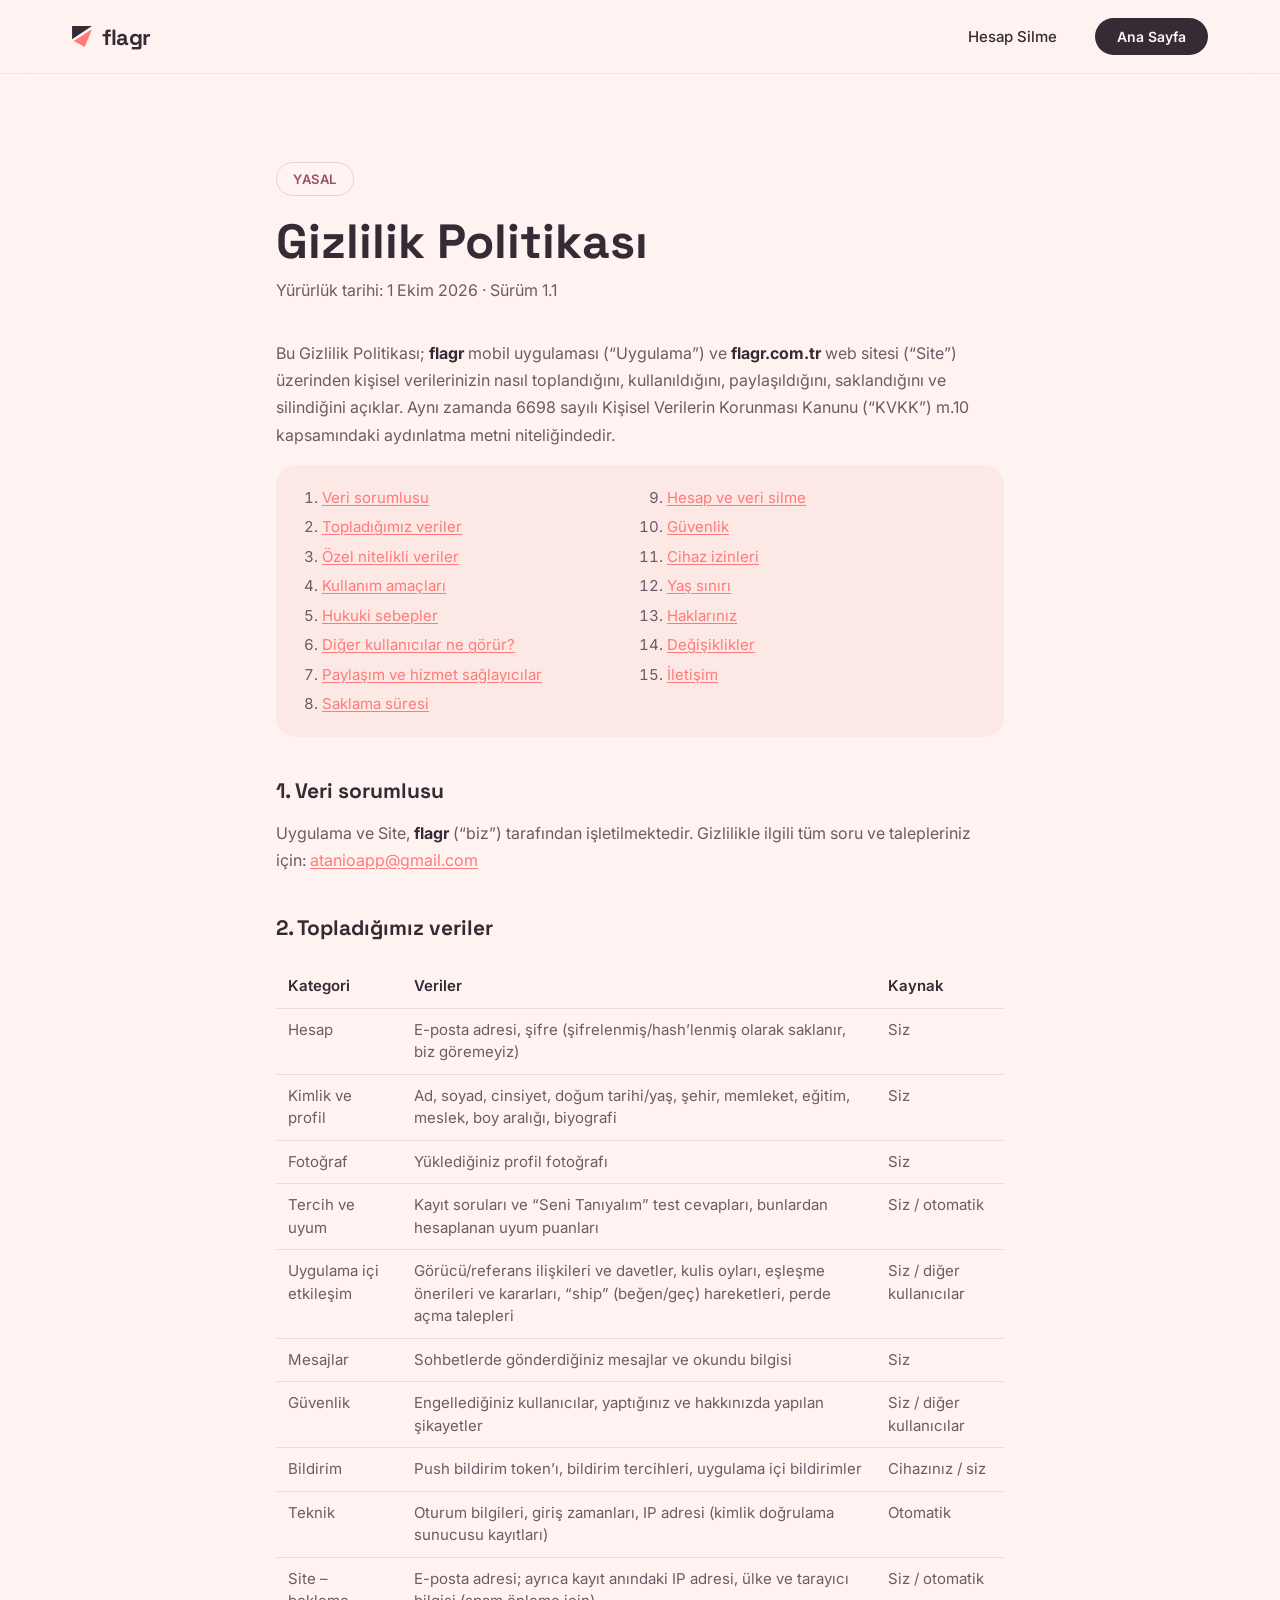
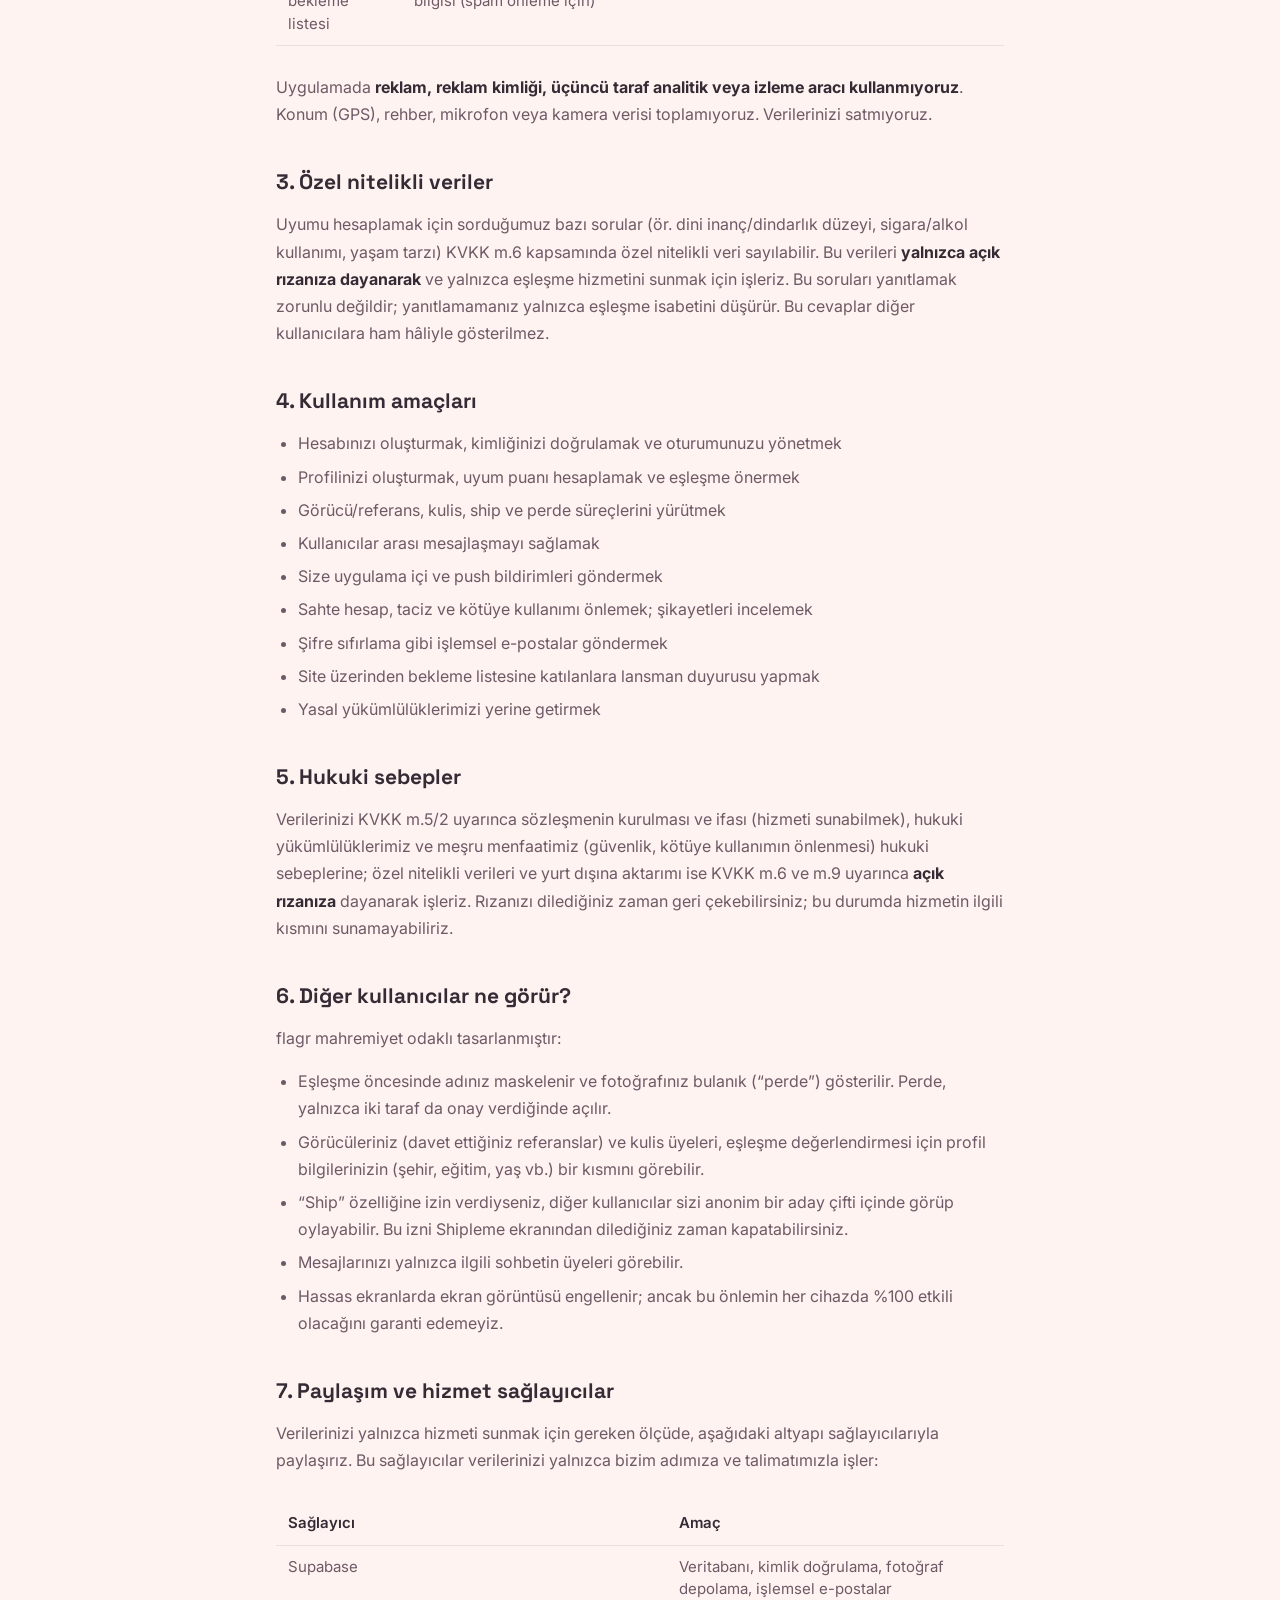
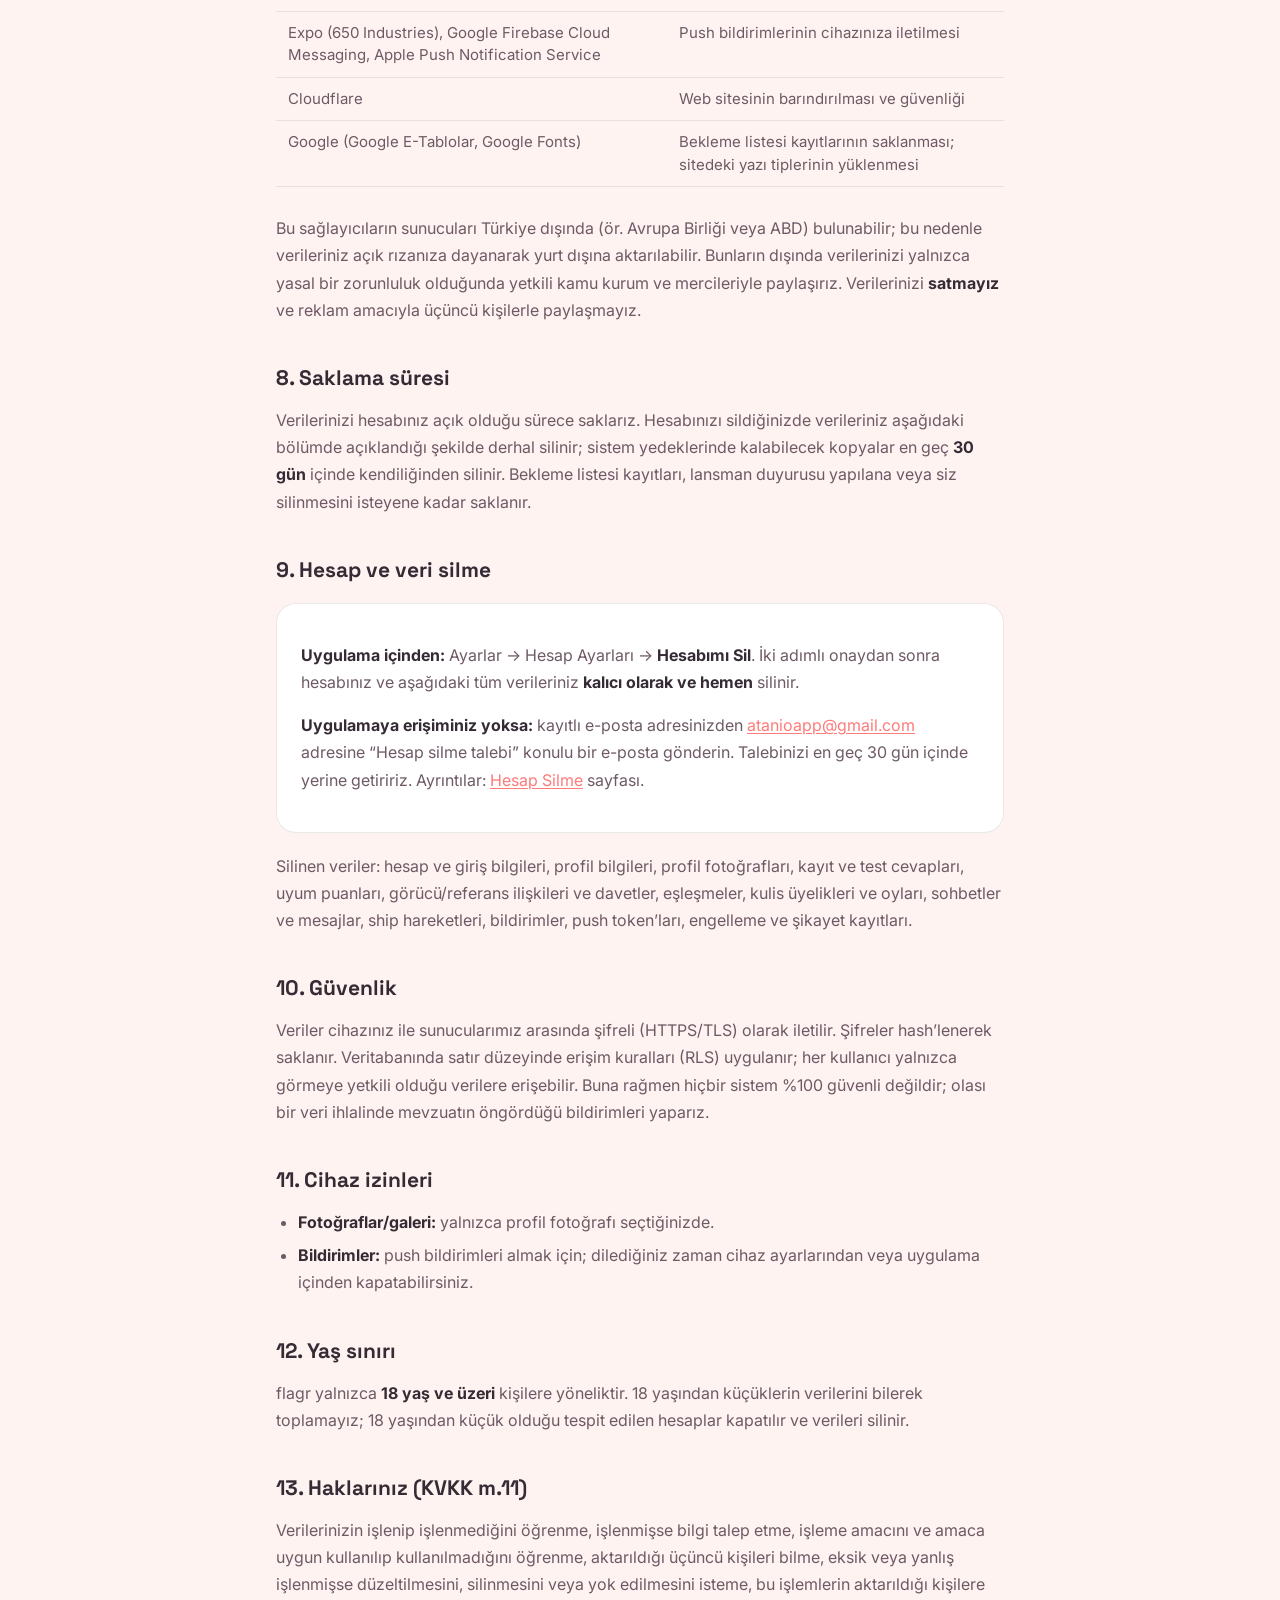
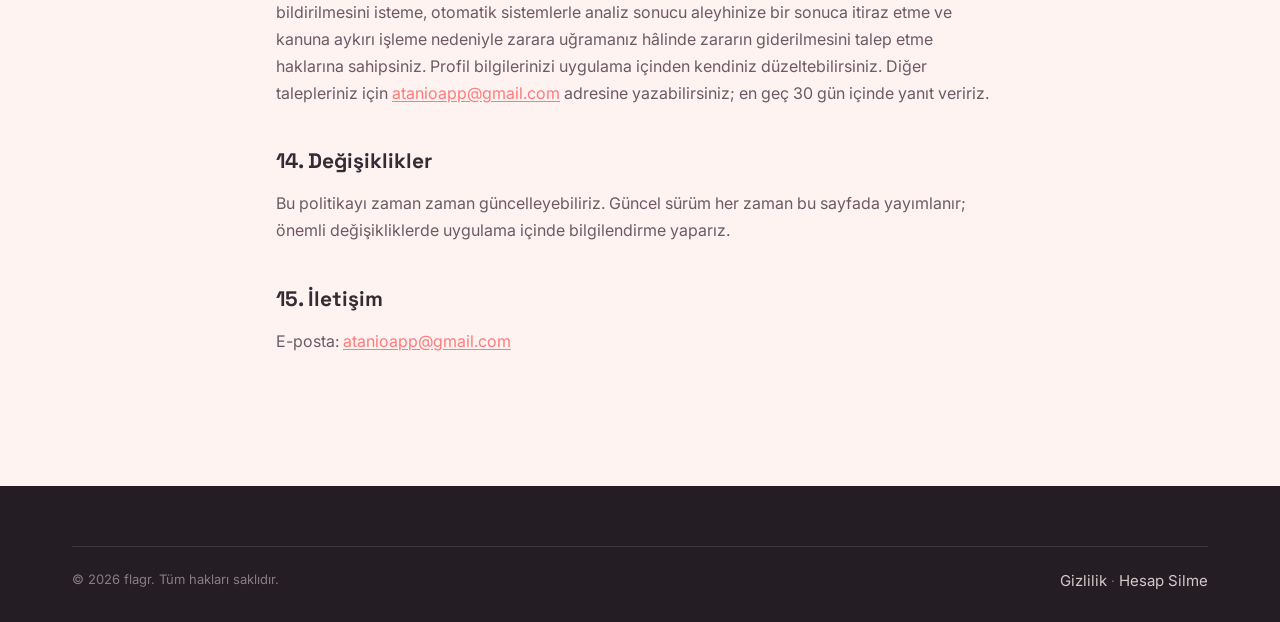
==== gizlilik.html @ e6256785 "Gizlilik politikasi ve hesap silme sayfalari + flagr.com.tr alan adi - gizlilik.html: Gizlilik Polit" ====
<!DOCTYPE html>
<html lang="tr">
<head>
  <meta charset="utf-8" />
  <meta name="viewport" content="width=device-width, initial-scale=1" />
  <title>Gizlilik Politikası — flagr</title>
  <meta name="description" content="flagr mobil uygulaması ve web sitesi için gizlilik politikası ve KVKK aydınlatma metni: hangi verileri topluyoruz, nasıl kullanıyoruz, kimlerle paylaşıyoruz ve verilerinizi nasıl silebilirsiniz." />
  <meta name="theme-color" content="#FFF3F1" />
  <link rel="canonical" href="https://flagr.com.tr/gizlilik" />
  <link rel="icon" href="favicon.svg" type="image/svg+xml" />
  <link rel="preconnect" href="https://fonts.googleapis.com" />
  <link rel="preconnect" href="https://fonts.gstatic.com" crossorigin />
  <link href="https://fonts.googleapis.com/css2?family=Space+Grotesk:wght@500;600;700&family=Inter:wght@400;500;600;700;800&display=swap" rel="stylesheet" />
  <link rel="stylesheet" href="assets/css/styles.css" />
</head>

<body>
  <nav class="nav">
    <a class="brand" href="./" aria-label="flagr ana sayfa">
      <svg class="brand__mark" width="20" height="21" viewBox="0 0 31.24 32.97" aria-hidden="true">
        <polygon points="0,0 31.24,0 0,20.82" fill="#352B35"></polygon>
        <polygon points="2.61,23.43 31.24,5.21 19.96,32.97" fill="#FF7A7A"></polygon>
      </svg>
      <span class="brand__name">flagr</span>
    </a>
    <div class="nav__links">
      <a class="nav__link" href="hesap-silme.html">Hesap Silme</a>
      <a class="nav__cta" href="./">Ana Sayfa</a>
    </div>
  </nav>

  <main class="legal">
    <div class="badge">YASAL</div>
    <h1 class="legal__title">Gizlilik Politikası</h1>
    <p class="legal__meta">Yürürlük tarihi: 1 Ekim 2026 · Sürüm 1.1</p>

    <p>Bu Gizlilik Politikası; <strong>flagr</strong> mobil uygulaması (“Uygulama”) ve <strong>flagr.com.tr</strong> web sitesi (“Site”) üzerinden kişisel verilerinizin nasıl toplandığını, kullanıldığını, paylaşıldığını, saklandığını ve silindiğini açıklar. Aynı zamanda 6698 sayılı Kişisel Verilerin Korunması Kanunu (“KVKK”) m.10 kapsamındaki aydınlatma metni niteliğindedir.</p>

    <nav class="legal__toc" aria-label="İçindekiler">
      <ol>
        <li><a href="#sorumlu">Veri sorumlusu</a></li>
        <li><a href="#veriler">Topladığımız veriler</a></li>
        <li><a href="#ozel">Özel nitelikli veriler</a></li>
        <li><a href="#amac">Kullanım amaçları</a></li>
        <li><a href="#hukuki">Hukuki sebepler</a></li>
        <li><a href="#gorunurluk">Diğer kullanıcılar ne görür?</a></li>
        <li><a href="#paylasim">Paylaşım ve hizmet sağlayıcılar</a></li>
        <li><a href="#saklama">Saklama süresi</a></li>
        <li><a href="#silme">Hesap ve veri silme</a></li>
        <li><a href="#guvenlik">Güvenlik</a></li>
        <li><a href="#izinler">Cihaz izinleri</a></li>
        <li><a href="#cocuk">Yaş sınırı</a></li>
        <li><a href="#haklar">Haklarınız</a></li>
        <li><a href="#degisiklik">Değişiklikler</a></li>
        <li><a href="#iletisim">İletişim</a></li>
      </ol>
    </nav>

    <h2 id="sorumlu">1. Veri sorumlusu</h2>
    <p>Uygulama ve Site, <strong>flagr</strong> (“biz”) tarafından işletilmektedir. Gizlilikle ilgili tüm soru ve talepleriniz için: <a href="mailto:atanioapp@gmail.com">atanioapp@gmail.com</a></p>

    <h2 id="veriler">2. Topladığımız veriler</h2>
    <div class="table-wrap">
      <table>
        <thead><tr><th>Kategori</th><th>Veriler</th><th>Kaynak</th></tr></thead>
        <tbody>
          <tr><td>Hesap</td><td>E-posta adresi, şifre (şifrelenmiş/hash’lenmiş olarak saklanır, biz göremeyiz)</td><td>Siz</td></tr>
          <tr><td>Kimlik ve profil</td><td>Ad, soyad, cinsiyet, doğum tarihi/yaş, şehir, memleket, eğitim, meslek, boy aralığı, biyografi</td><td>Siz</td></tr>
          <tr><td>Fotoğraf</td><td>Yüklediğiniz profil fotoğrafı</td><td>Siz</td></tr>
          <tr><td>Tercih ve uyum</td><td>Kayıt soruları ve “Seni Tanıyalım” test cevapları, bunlardan hesaplanan uyum puanları</td><td>Siz / otomatik</td></tr>
          <tr><td>Uygulama içi etkileşim</td><td>Görücü/referans ilişkileri ve davetler, kulis oyları, eşleşme önerileri ve kararları, “ship” (beğen/geç) hareketleri, perde açma talepleri</td><td>Siz / diğer kullanıcılar</td></tr>
          <tr><td>Mesajlar</td><td>Sohbetlerde gönderdiğiniz mesajlar ve okundu bilgisi</td><td>Siz</td></tr>
          <tr><td>Güvenlik</td><td>Engellediğiniz kullanıcılar, yaptığınız ve hakkınızda yapılan şikayetler</td><td>Siz / diğer kullanıcılar</td></tr>
          <tr><td>Bildirim</td><td>Push bildirim token’ı, bildirim tercihleri, uygulama içi bildirimler</td><td>Cihazınız / siz</td></tr>
          <tr><td>Teknik</td><td>Oturum bilgileri, giriş zamanları, IP adresi (kimlik doğrulama sunucusu kayıtları)</td><td>Otomatik</td></tr>
          <tr><td>Site – bekleme listesi</td><td>E-posta adresi; ayrıca kayıt anındaki IP adresi, ülke ve tarayıcı bilgisi (spam önleme için)</td><td>Siz / otomatik</td></tr>
        </tbody>
      </table>
    </div>
    <p>Uygulamada <strong>reklam, reklam kimliği, üçüncü taraf analitik veya izleme aracı kullanmıyoruz</strong>. Konum (GPS), rehber, mikrofon veya kamera verisi toplamıyoruz. Verilerinizi satmıyoruz.</p>

    <h2 id="ozel">3. Özel nitelikli veriler</h2>
    <p>Uyumu hesaplamak için sorduğumuz bazı sorular (ör. dini inanç/dindarlık düzeyi, sigara/alkol kullanımı, yaşam tarzı) KVKK m.6 kapsamında özel nitelikli veri sayılabilir. Bu verileri <strong>yalnızca açık rızanıza dayanarak</strong> ve yalnızca eşleşme hizmetini sunmak için işleriz. Bu soruları yanıtlamak zorunlu değildir; yanıtlamamanız yalnızca eşleşme isabetini düşürür. Bu cevaplar diğer kullanıcılara ham hâliyle gösterilmez.</p>

    <h2 id="amac">4. Kullanım amaçları</h2>
    <ul>
      <li>Hesabınızı oluşturmak, kimliğinizi doğrulamak ve oturumunuzu yönetmek</li>
      <li>Profilinizi oluşturmak, uyum puanı hesaplamak ve eşleşme önermek</li>
      <li>Görücü/referans, kulis, ship ve perde süreçlerini yürütmek</li>
      <li>Kullanıcılar arası mesajlaşmayı sağlamak</li>
      <li>Size uygulama içi ve push bildirimleri göndermek</li>
      <li>Sahte hesap, taciz ve kötüye kullanımı önlemek; şikayetleri incelemek</li>
      <li>Şifre sıfırlama gibi işlemsel e-postalar göndermek</li>
      <li>Site üzerinden bekleme listesine katılanlara lansman duyurusu yapmak</li>
      <li>Yasal yükümlülüklerimizi yerine getirmek</li>
    </ul>

    <h2 id="hukuki">5. Hukuki sebepler</h2>
    <p>Verilerinizi KVKK m.5/2 uyarınca sözleşmenin kurulması ve ifası (hizmeti sunabilmek), hukuki yükümlülüklerimiz ve meşru menfaatimiz (güvenlik, kötüye kullanımın önlenmesi) hukuki sebeplerine; özel nitelikli verileri ve yurt dışına aktarımı ise KVKK m.6 ve m.9 uyarınca <strong>açık rızanıza</strong> dayanarak işleriz. Rızanızı dilediğiniz zaman geri çekebilirsiniz; bu durumda hizmetin ilgili kısmını sunamayabiliriz.</p>

    <h2 id="gorunurluk">6. Diğer kullanıcılar ne görür?</h2>
    <p>flagr mahremiyet odaklı tasarlanmıştır:</p>
    <ul>
      <li>Eşleşme öncesinde adınız maskelenir ve fotoğrafınız bulanık (“perde”) gösterilir. Perde, yalnızca iki taraf da onay verdiğinde açılır.</li>
      <li>Görücüleriniz (davet ettiğiniz referanslar) ve kulis üyeleri, eşleşme değerlendirmesi için profil bilgilerinizin (şehir, eğitim, yaş vb.) bir kısmını görebilir.</li>
      <li>“Ship” özelliğine izin verdiyseniz, diğer kullanıcılar sizi anonim bir aday çifti içinde görüp oylayabilir. Bu izni Shipleme ekranından dilediğiniz zaman kapatabilirsiniz.</li>
      <li>Mesajlarınızı yalnızca ilgili sohbetin üyeleri görebilir.</li>
      <li>Hassas ekranlarda ekran görüntüsü engellenir; ancak bu önlemin her cihazda %100 etkili olacağını garanti edemeyiz.</li>
    </ul>

    <h2 id="paylasim">7. Paylaşım ve hizmet sağlayıcılar</h2>
    <p>Verilerinizi yalnızca hizmeti sunmak için gereken ölçüde, aşağıdaki altyapı sağlayıcılarıyla paylaşırız. Bu sağlayıcılar verilerinizi yalnızca bizim adımıza ve talimatımızla işler:</p>
    <div class="table-wrap">
      <table>
        <thead><tr><th>Sağlayıcı</th><th>Amaç</th></tr></thead>
        <tbody>
          <tr><td>Supabase</td><td>Veritabanı, kimlik doğrulama, fotoğraf depolama, işlemsel e-postalar</td></tr>
          <tr><td>Expo (650 Industries), Google Firebase Cloud Messaging, Apple Push Notification Service</td><td>Push bildirimlerinin cihazınıza iletilmesi</td></tr>
          <tr><td>Cloudflare</td><td>Web sitesinin barındırılması ve güvenliği</td></tr>
          <tr><td>Google (Google E-Tablolar, Google Fonts)</td><td>Bekleme listesi kayıtlarının saklanması; sitedeki yazı tiplerinin yüklenmesi</td></tr>
        </tbody>
      </table>
    </div>
    <p>Bu sağlayıcıların sunucuları Türkiye dışında (ör. Avrupa Birliği veya ABD) bulunabilir; bu nedenle verileriniz açık rızanıza dayanarak yurt dışına aktarılabilir. Bunların dışında verilerinizi yalnızca yasal bir zorunluluk olduğunda yetkili kamu kurum ve mercileriyle paylaşırız. Verilerinizi <strong>satmayız</strong> ve reklam amacıyla üçüncü kişilerle paylaşmayız.</p>

    <h2 id="saklama">8. Saklama süresi</h2>
    <p>Verilerinizi hesabınız açık olduğu sürece saklarız. Hesabınızı sildiğinizde verileriniz aşağıdaki bölümde açıklandığı şekilde derhal silinir; sistem yedeklerinde kalabilecek kopyalar en geç <strong>30 gün</strong> içinde kendiliğinden silinir. Bekleme listesi kayıtları, lansman duyurusu yapılana veya siz silinmesini isteyene kadar saklanır.</p>

    <h2 id="silme">9. Hesap ve veri silme</h2>
    <div class="legal__box">
      <p><strong>Uygulama içinden:</strong> Ayarlar → Hesap Ayarları → <strong>Hesabımı Sil</strong>. İki adımlı onaydan sonra hesabınız ve aşağıdaki tüm verileriniz <strong>kalıcı olarak ve hemen</strong> silinir.</p>
      <p><strong>Uygulamaya erişiminiz yoksa:</strong> kayıtlı e-posta adresinizden <a href="mailto:atanioapp@gmail.com?subject=Hesap%20silme%20talebi">atanioapp@gmail.com</a> adresine “Hesap silme talebi” konulu bir e-posta gönderin. Talebinizi en geç 30 gün içinde yerine getiririz. Ayrıntılar: <a href="hesap-silme.html">Hesap Silme</a> sayfası.</p>
    </div>
    <p>Silinen veriler: hesap ve giriş bilgileri, profil bilgileri, profil fotoğrafları, kayıt ve test cevapları, uyum puanları, görücü/referans ilişkileri ve davetler, eşleşmeler, kulis üyelikleri ve oyları, sohbetler ve mesajlar, ship hareketleri, bildirimler, push token’ları, engelleme ve şikayet kayıtları.</p>

    <h2 id="guvenlik">10. Güvenlik</h2>
    <p>Veriler cihazınız ile sunucularımız arasında şifreli (HTTPS/TLS) olarak iletilir. Şifreler hash’lenerek saklanır. Veritabanında satır düzeyinde erişim kuralları (RLS) uygulanır; her kullanıcı yalnızca görmeye yetkili olduğu verilere erişebilir. Buna rağmen hiçbir sistem %100 güvenli değildir; olası bir veri ihlalinde mevzuatın öngördüğü bildirimleri yaparız.</p>

    <h2 id="izinler">11. Cihaz izinleri</h2>
    <ul>
      <li><strong>Fotoğraflar/galeri:</strong> yalnızca profil fotoğrafı seçtiğinizde.</li>
      <li><strong>Bildirimler:</strong> push bildirimleri almak için; dilediğiniz zaman cihaz ayarlarından veya uygulama içinden kapatabilirsiniz.</li>
    </ul>

    <h2 id="cocuk">12. Yaş sınırı</h2>
    <p>flagr yalnızca <strong>18 yaş ve üzeri</strong> kişilere yöneliktir. 18 yaşından küçüklerin verilerini bilerek toplamayız; 18 yaşından küçük olduğu tespit edilen hesaplar kapatılır ve verileri silinir.</p>

    <h2 id="haklar">13. Haklarınız (KVKK m.11)</h2>
    <p>Verilerinizin işlenip işlenmediğini öğrenme, işlenmişse bilgi talep etme, işleme amacını ve amaca uygun kullanılıp kullanılmadığını öğrenme, aktarıldığı üçüncü kişileri bilme, eksik veya yanlış işlenmişse düzeltilmesini, silinmesini veya yok edilmesini isteme, bu işlemlerin aktarıldığı kişilere bildirilmesini isteme, otomatik sistemlerle analiz sonucu aleyhinize bir sonuca itiraz etme ve kanuna aykırı işleme nedeniyle zarara uğramanız hâlinde zararın giderilmesini talep etme haklarına sahipsiniz. Profil bilgilerinizi uygulama içinden kendiniz düzeltebilirsiniz. Diğer talepleriniz için <a href="mailto:atanioapp@gmail.com">atanioapp@gmail.com</a> adresine yazabilirsiniz; en geç 30 gün içinde yanıt veririz.</p>

    <h2 id="degisiklik">14. Değişiklikler</h2>
    <p>Bu politikayı zaman zaman güncelleyebiliriz. Güncel sürüm her zaman bu sayfada yayımlanır; önemli değişikliklerde uygulama içinde bilgilendirme yaparız.</p>

    <h2 id="iletisim">15. İletişim</h2>
    <p>E-posta: <a href="mailto:atanioapp@gmail.com">atanioapp@gmail.com</a></p>
  </main>

  <footer class="footer">
    <div class="footer__bottom">
      <span>© <span data-year>2026</span> flagr. Tüm hakları saklıdır.</span>
      <span><a class="footer__link" href="gizlilik.html">Gizlilik</a> · <a class="footer__link" href="hesap-silme.html">Hesap Silme</a></span>
    </div>
  </footer>

  <script src="assets/js/main.js" defer></script>
</body>
</html>
---- assets/css/styles.css ----
/* =========================================================
   flagr — Tanıtım Sitesi
   Design tokens → base → components → responsive
   ========================================================= */

/* ---------- Design tokens ---------- */
:root {
  --cream:        #FFF3F1;
  --cream-alt:    #FCE9E5;
  --ink:          #352B35;
  --ink-deep:     #241D24;
  --coral:        #FF7A7A;
  --peach:        #FFC09F;
  --plum:         #9B4D68;
  --muted:        #6E5A66;
  --muted-soft:   #A896A2;
  --success:      #2BB673;

  --font-head: 'Space Grotesk', sans-serif;
  --font-body: 'Inter', sans-serif;

  --radius-pill: 999px;
  --section-x: clamp(24px, 6vw, 72px);
  --section-y: clamp(90px, 10vw, 140px);
  --maxw: 1200px;
}

/* ---------- Reset / base ---------- */
*, *::before, *::after { box-sizing: border-box; }

html { scroll-behavior: smooth; }

body {
  margin: 0;
  font-family: var(--font-body);
  background: var(--cream);
  color: var(--ink);
  overflow-x: hidden;
  position: relative;
  -webkit-font-smoothing: antialiased;
}

img, svg { display: block; max-width: 100%; }

a { color: var(--coral); text-decoration: none; }
a:hover { color: var(--plum); }

::selection { background: var(--coral); color: var(--ink); }
input::placeholder { color: var(--muted-soft); }

.sr-only {
  position: absolute; width: 1px; height: 1px;
  padding: 0; margin: -1px; overflow: hidden;
  clip: rect(0, 0, 0, 0); white-space: nowrap; border: 0;
}

.accent { color: var(--coral); }

/* ---------- Shared badge ---------- */
.badge {
  display: inline-block;
  padding: 8px 16px;
  border-radius: var(--radius-pill);
  border: 1px solid rgba(53, 43, 53, 0.15);
  font-size: 13px;
  font-weight: 600;
  letter-spacing: 0.5px;
  color: var(--plum);
}
.badge--onDark {
  border-color: rgba(255, 243, 241, 0.2);
  color: var(--peach);
}

/* ---------- Buttons ---------- */
.btn {
  border: none;
  cursor: pointer;
  border-radius: var(--radius-pill);
  font-family: var(--font-body);
  font-weight: 700;
  font-size: 16px;
  padding: 16px 28px;
  transition: background 0.2s ease, color 0.2s ease;
}
.btn--dark  { background: var(--ink); color: var(--cream); }
.btn--dark:hover  { background: var(--coral); color: var(--ink); }
.btn--coral { background: var(--coral); color: var(--ink); }
.btn--coral:hover { background: var(--peach); }

/* ---------- Nav ---------- */
.nav {
  position: sticky;
  top: 0;
  z-index: 50;
  display: flex;
  justify-content: space-between;
  align-items: center;
  padding: 18px var(--section-x);
  background: rgba(255, 243, 241, 0.86);
  backdrop-filter: blur(14px);
  -webkit-backdrop-filter: blur(14px);
  border-bottom: 1px solid rgba(53, 43, 53, 0.08);
}
.brand { display: flex; align-items: center; gap: 10px; }
.brand__name {
  font-family: var(--font-head);
  font-weight: 700;
  font-size: 22px;
  letter-spacing: -0.5px;
  color: var(--ink);
}
.brand__name--light { color: var(--cream); }

.nav__links { display: flex; align-items: center; gap: clamp(16px, 3vw, 40px); }
.nav__link {
  color: var(--ink);
  font-weight: 500;
  font-size: 15px;
}
.nav__link:hover { color: var(--coral); }
.nav__link--desktop { display: none; }
.nav__cta {
  background: var(--ink);
  color: var(--cream);
  padding: 10px 22px;
  border-radius: var(--radius-pill);
  font-weight: 600;
  font-size: 14px;
  transition: background 0.2s ease, color 0.2s ease;
}
.nav__cta:hover { background: var(--coral); color: var(--ink); }

/* ---------- Hero ---------- */
.hero {
  position: relative;
  padding: clamp(56px, 9vw, 120px) var(--section-x) clamp(80px, 8vw, 110px);
  display: grid;
  grid-template-columns: 1.3fr 0.8fr;
  gap: 40px;
  align-items: center;
  max-width: var(--maxw);
  margin: 0 auto;
}
.hero__title {
  font-family: var(--font-head);
  font-size: clamp(44px, 6.5vw, 100px);
  font-weight: 700;
  line-height: 0.98;
  letter-spacing: -2px;
  margin: 24px 0 20px;
  text-wrap: pretty;
}
.hero__lead {
  font-size: clamp(16px, 1.6vw, 19px);
  color: var(--muted);
  max-width: 520px;
  line-height: 1.6;
  margin: 0;
}

.hero__art {
  position: relative;
  height: clamp(300px, 36vw, 480px);
}
.hero__blob {
  position: absolute;
  top: 8%; left: 12%;
  width: 70%;
  aspect-ratio: 1;
  border-radius: 50%;
  background: var(--peach);
  opacity: 0.55;
  filter: blur(2px);
}
.hero__flag { position: absolute; }
.hero__flag--big {
  top: 20%; left: 22%;
  width: clamp(180px, 22vw, 300px);
  animation: floatSlow 7s ease-in-out infinite;
}
.hero__flag--small {
  bottom: 4%; right: 4%;
  width: 90px;
  animation: floatSlow2 8s ease-in-out infinite;
}

/* ---------- Waitlist form ---------- */
.waitlist {
  display: flex;
  gap: 12px;
  flex-wrap: wrap;
  margin-top: 32px;
  scroll-margin-top: 110px;
}
.waitlist--center { justify-content: center; margin-top: 0; }
.waitlist__input {
  padding: 16px 20px;
  border-radius: var(--radius-pill);
  border: 1px solid rgba(53, 43, 53, 0.15);
  font-size: 16px;
  font-family: var(--font-body);
  min-width: 260px;
  background: #fff;
  flex: 1;
  color: var(--ink);
}
.waitlist__input--light {
  border: none;
  background: var(--cream);
  min-width: 280px;
  flex: 0 1 auto;
}
.waitlist__input:focus-visible {
  outline: 2px solid var(--coral);
  outline-offset: 2px;
}
.waitlist__success {
  margin: 16px 0 0;
  font-weight: 600;
  color: var(--success);
}
.waitlist__success--onDark { color: var(--peach); }
.waitlist__error {
  margin: 16px 0 0;
  font-weight: 600;
  color: var(--coral);
}
.waitlist__error--onDark { color: var(--peach); }
.waitlist__note {
  margin: 12px 0 0;
  font-size: 13px;
  color: var(--muted-soft);
}

/* honeypot — ekranda ve okuyucuda görünmez, DOM'da var */
.hp {
  position: absolute !important;
  left: -9999px !important;
  width: 1px;
  height: 1px;
  opacity: 0;
  pointer-events: none;
}

/* ---------- Marquee ---------- */
.marquee {
  background: var(--coral);
  transform: skewY(-3deg);
  margin: -30px 0 -10px;
  overflow: hidden;
  padding: 20px 0;
  position: relative;
  z-index: 2;
}
.marquee__track {
  display: flex;
  gap: 40px;
  width: max-content;
  transform: skewY(3deg);
  animation: marquee 24s linear infinite;
}
.marquee__item {
  display: flex;
  align-items: center;
  gap: 40px;
  font-family: var(--font-head);
  font-weight: 700;
  font-size: clamp(20px, 2.4vw, 30px);
  letter-spacing: 1px;
  color: var(--ink);
  text-transform: uppercase;
  white-space: nowrap;
}
.marquee__item svg { width: 12px; height: 13px; }

/* ---------- Generic section ---------- */
.section {
  padding: var(--section-y) var(--section-x);
  position: relative;
  z-index: 1;
  max-width: var(--maxw);
  margin: 0 auto;
  scroll-margin-top: 90px;
}
.section--dark {
  background: var(--ink);
  color: var(--cream);
  max-width: none;
  margin: 0;
}
.section--faq {
  background: var(--cream-alt);
  max-width: none;
  margin: 0;
}
/* keep inner content of full-bleed sections constrained */
.section--dark > *, .section--faq > * { max-width: var(--maxw); margin-left: auto; margin-right: auto; }

.section__title {
  font-family: var(--font-head);
  font-size: clamp(34px, 4.5vw, 60px);
  font-weight: 700;
  letter-spacing: -1.5px;
  margin: 16px 0 48px;
  max-width: 700px;
}
.section__title--light { color: var(--cream); }

/* ---------- Steps ---------- */
.steps {
  display: grid;
  grid-template-columns: repeat(auto-fit, minmax(240px, 1fr));
  gap: 48px;
}
.step { border-top: 2px solid rgba(53, 43, 53, 0.15); padding-top: 24px; }
.step__num {
  display: block;
  font-family: var(--font-head);
  font-size: 68px;
  font-weight: 700;
  color: transparent;
  -webkit-text-stroke: 2px var(--coral);
  margin-bottom: 16px;
}
.step__title {
  font-family: var(--font-head);
  font-size: 23px;
  font-weight: 700;
  margin: 0 0 12px;
}
.step__desc { color: var(--muted); line-height: 1.6; font-size: 16px; margin: 0; }

/* ---------- Features ---------- */
.features {
  display: grid;
  grid-template-columns: repeat(auto-fit, minmax(280px, 1fr));
  gap: 1px;
  background: rgba(255, 255, 255, 0.12);
  border: 1px solid rgba(255, 255, 255, 0.12);
}
.feature {
  background: var(--ink);
  padding: 40px;
  transition: background 0.2s ease;
}
.feature:hover { background: rgba(255, 122, 122, 0.1); }
.feature__mark { margin-bottom: 18px; }
.feature__title {
  font-family: var(--font-head);
  color: var(--peach);
  font-size: 22px;
  font-weight: 700;
  margin: 0 0 10px;
}
.feature__desc { color: rgba(255, 243, 241, 0.72); line-height: 1.6; margin: 0; font-size: 15.5px; }

/* ---------- Compare ---------- */
.compare {
  display: grid;
  grid-template-columns: repeat(auto-fit, minmax(300px, 1fr));
  gap: clamp(32px, 5vw, 64px);
}
.compare__head {
  font-family: var(--font-head);
  font-size: 18px;
  font-weight: 700;
  letter-spacing: 0.5px;
  text-transform: uppercase;
  margin: 0 0 24px;
}
.compare__head--old { color: var(--muted-soft); }
.compare__head--new { color: var(--coral); }
.compare__row {
  display: flex;
  gap: 14px;
  align-items: flex-start;
  padding-bottom: 22px;
  margin-bottom: 22px;
  border-bottom: 1px solid rgba(53, 43, 53, 0.1);
}
.compare__mark { font-size: 20px; font-weight: 700; width: 22px; flex-shrink: 0; }
.compare__mark--old { color: var(--muted-soft); }
.compare__mark--new { color: var(--coral); }
.compare__text { margin: 0; font-size: 16px; line-height: 1.5; }
.compare__text--old { color: var(--muted); }
.compare__text--new { color: var(--ink); font-weight: 600; }

/* ---------- FAQ ---------- */
.faq { max-width: 760px; margin-left: 0; }
.faq__item { border-bottom: 1px solid rgba(53, 43, 53, 0.15); }
.faq__q {
  width: 100%;
  display: flex;
  justify-content: space-between;
  align-items: center;
  gap: 20px;
  padding: 24px 0;
  background: none;
  border: none;
  cursor: pointer;
  text-align: left;
  font-family: var(--font-head);
  font-size: 19px;
  font-weight: 600;
  color: var(--ink);
}
/* plus / minus icon */
.faq__icon {
  position: relative;
  width: 22px;
  height: 22px;
  flex-shrink: 0;
}
.faq__icon::before,
.faq__icon::after {
  content: "";
  position: absolute;
  background: var(--ink);
  transition: opacity 0.2s ease;
}
.faq__icon::before { top: 10px; left: 0; width: 22px; height: 2px; }   /* horizontal */
.faq__icon::after  { top: 0; left: 10px; width: 2px; height: 22px; }   /* vertical   */
.faq__q[aria-expanded="true"] .faq__icon::after { opacity: 0; }        /* becomes minus */

.faq__a {
  overflow: hidden;
  max-height: 0;
  transition: max-height 0.3s ease;
}
.faq__a p {
  margin: 0 0 24px;
  color: var(--muted);
  line-height: 1.6;
  font-size: 16px;
  max-width: 640px;
}
.faq__q[aria-expanded="true"] + .faq__a { max-height: 320px; }

/* ---------- Final CTA ---------- */
.cta {
  background: var(--ink);
  color: var(--cream);
  padding: clamp(100px, 12vw, 160px) var(--section-x);
  text-align: center;
}
.cta__title {
  font-family: var(--font-head);
  font-size: clamp(36px, 5.5vw, 72px);
  font-weight: 700;
  letter-spacing: -1.5px;
  margin: 0 0 20px;
  color: var(--cream);
}
.cta__lead {
  color: rgba(255, 243, 241, 0.7);
  font-size: 18px;
  max-width: 480px;
  margin: 0 auto 36px;
}

/* ---------- Footer ---------- */
.footer {
  background: var(--ink-deep);
  color: rgba(255, 243, 241, 0.8);
  padding: 60px var(--section-x) 32px;
}
.footer__top {
  display: flex;
  justify-content: space-between;
  flex-wrap: wrap;
  gap: 40px;
  padding-bottom: 40px;
  max-width: var(--maxw);
  margin: 0 auto;
}
.footer__brand { max-width: 320px; }
.footer__brand .brand { margin-bottom: 16px; }
.footer__desc {
  font-size: 14px;
  line-height: 1.6;
  margin: 0;
  color: rgba(255, 243, 241, 0.55);
}
.footer__cols { display: flex; gap: 64px; flex-wrap: wrap; }
.footer__heading {
  font-size: 13px;
  letter-spacing: 0.5px;
  text-transform: uppercase;
  color: rgba(255, 243, 241, 0.45);
  margin: 0 0 16px;
}
.footer__col { display: flex; flex-direction: column; }
.footer__link {
  color: rgba(255, 243, 241, 0.8);
  font-size: 15px;
  margin-bottom: 10px;
}
.footer__link:hover { color: var(--coral); }
.footer__social { display: flex; gap: 12px; }
.footer__social-link {
  width: 38px; height: 38px;
  border-radius: 50%;
  border: 1px solid rgba(255, 243, 241, 0.25);
  display: flex; align-items: center; justify-content: center;
  font-size: 13px; font-weight: 600;
  color: var(--cream);
  transition: border-color 0.2s ease, color 0.2s ease;
}
.footer__social-link:hover { border-color: var(--coral); color: var(--coral); }
.footer__bottom {
  border-top: 1px solid rgba(255, 243, 241, 0.12);
  padding-top: 24px;
  display: flex;
  justify-content: space-between;
  flex-wrap: wrap;
  gap: 12px;
  max-width: var(--maxw);
  margin: 0 auto;
}
.footer__bottom span { font-size: 13px; color: rgba(255, 243, 241, 0.45); }

/* ---------- Keyframes ---------- */
@keyframes marquee {
  from { transform: translateX(0) skewY(3deg); }
  to   { transform: translateX(-50%) skewY(3deg); }
}
@keyframes floatSlow {
  0%, 100% { transform: translateY(0) rotate(-6deg); }
  50%      { transform: translateY(-20px) rotate(-2deg); }
}
@keyframes floatSlow2 {
  0%, 100% { transform: translateY(0) rotate(14deg); }
  50%      { transform: translateY(14px) rotate(18deg); }
}

/* ---------- Responsive ---------- */
@media (min-width: 900px) {
  .nav__link--desktop { display: inline; }
}
@media (max-width: 860px) {
  .hero {
    grid-template-columns: 1fr;
    gap: 24px;
  }
  .hero__art { height: clamp(240px, 60vw, 360px); order: -1; }
}
@media (max-width: 560px) {
  .waitlist__input { min-width: 100%; }
  .btn { width: 100%; }
  .footer__top { flex-direction: column; gap: 32px; }
}

/* ---------- Reduced motion ---------- */
@media (prefers-reduced-motion: reduce) {
  html { scroll-behavior: auto; }
  .marquee__track,
  .hero__flag--big,
  .hero__flag--small { animation: none; }
  .faq__a { transition: none; }
}

/* ---------- Yasal sayfalar (gizlilik, hesap silme) ---------- */
.legal {
  max-width: 760px;
  margin: 0 auto;
  padding: clamp(48px, 7vw, 88px) 16px clamp(72px, 9vw, 120px);
}
.legal__title {
  font-family: var(--font-head);
  font-size: clamp(32px, 5vw, 48px);
  line-height: 1.1;
  margin: 20px 0 8px;
  color: var(--ink);
}
.legal__meta { font-size: 14px; color: var(--muted); margin: 0 0 36px; }
.legal h2 {
  font-family: var(--font-head);
  font-size: 21px;
  margin: 40px 0 12px;
  color: var(--ink);
}
.legal p, .legal li { font-size: 16px; line-height: 1.7; color: var(--muted); }
.legal li { margin-bottom: 6px; }
.legal ul, .legal ol { padding-left: 22px; }
.legal strong { color: var(--ink); }
.legal a { text-decoration: underline; text-underline-offset: 2px; }
.legal__toc {
  background: var(--cream-alt);
  border-radius: 20px;
  padding: 20px 24px;
  margin-bottom: 8px;
}
.legal__toc ol { margin: 0; columns: 2; column-gap: 32px; }
.legal__toc li { font-size: 15px; margin-bottom: 4px; break-inside: avoid; }
.legal__box {
  background: #fff;
  border: 1px solid rgba(53, 43, 53, 0.1);
  border-radius: 20px;
  padding: 22px 24px;
  margin: 20px 0;
}
.legal__box h2 { margin-top: 0; }
.legal table { width: 100%; border-collapse: collapse; margin: 12px 0; font-size: 15px; }
.legal th, .legal td {
  text-align: left; vertical-align: top;
  padding: 10px 12px;
  border-bottom: 1px solid rgba(53, 43, 53, 0.1);
  color: var(--muted);
  line-height: 1.5;
}
.legal th { color: var(--ink); font-weight: 600; }
.table-wrap { overflow-x: auto; }
@media (max-width: 560px) {
  .legal__toc ol { columns: 1; }
}
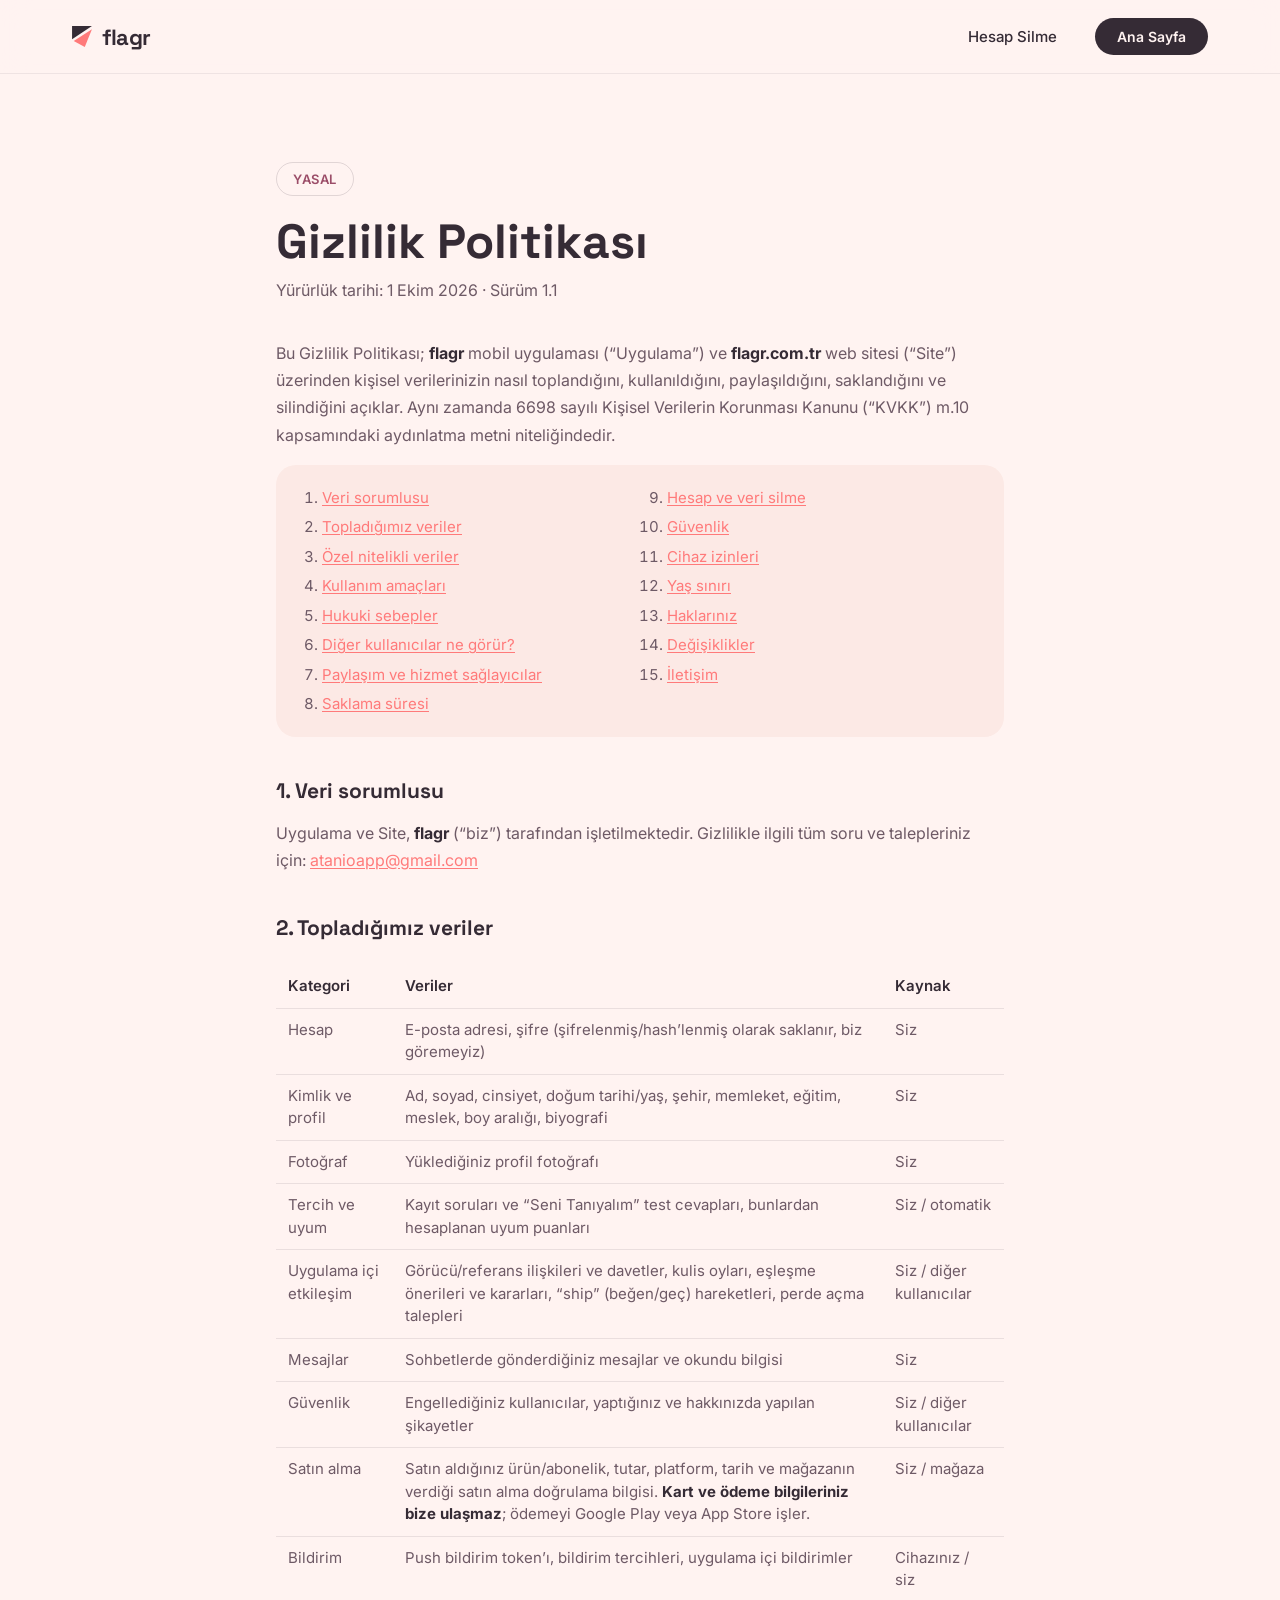
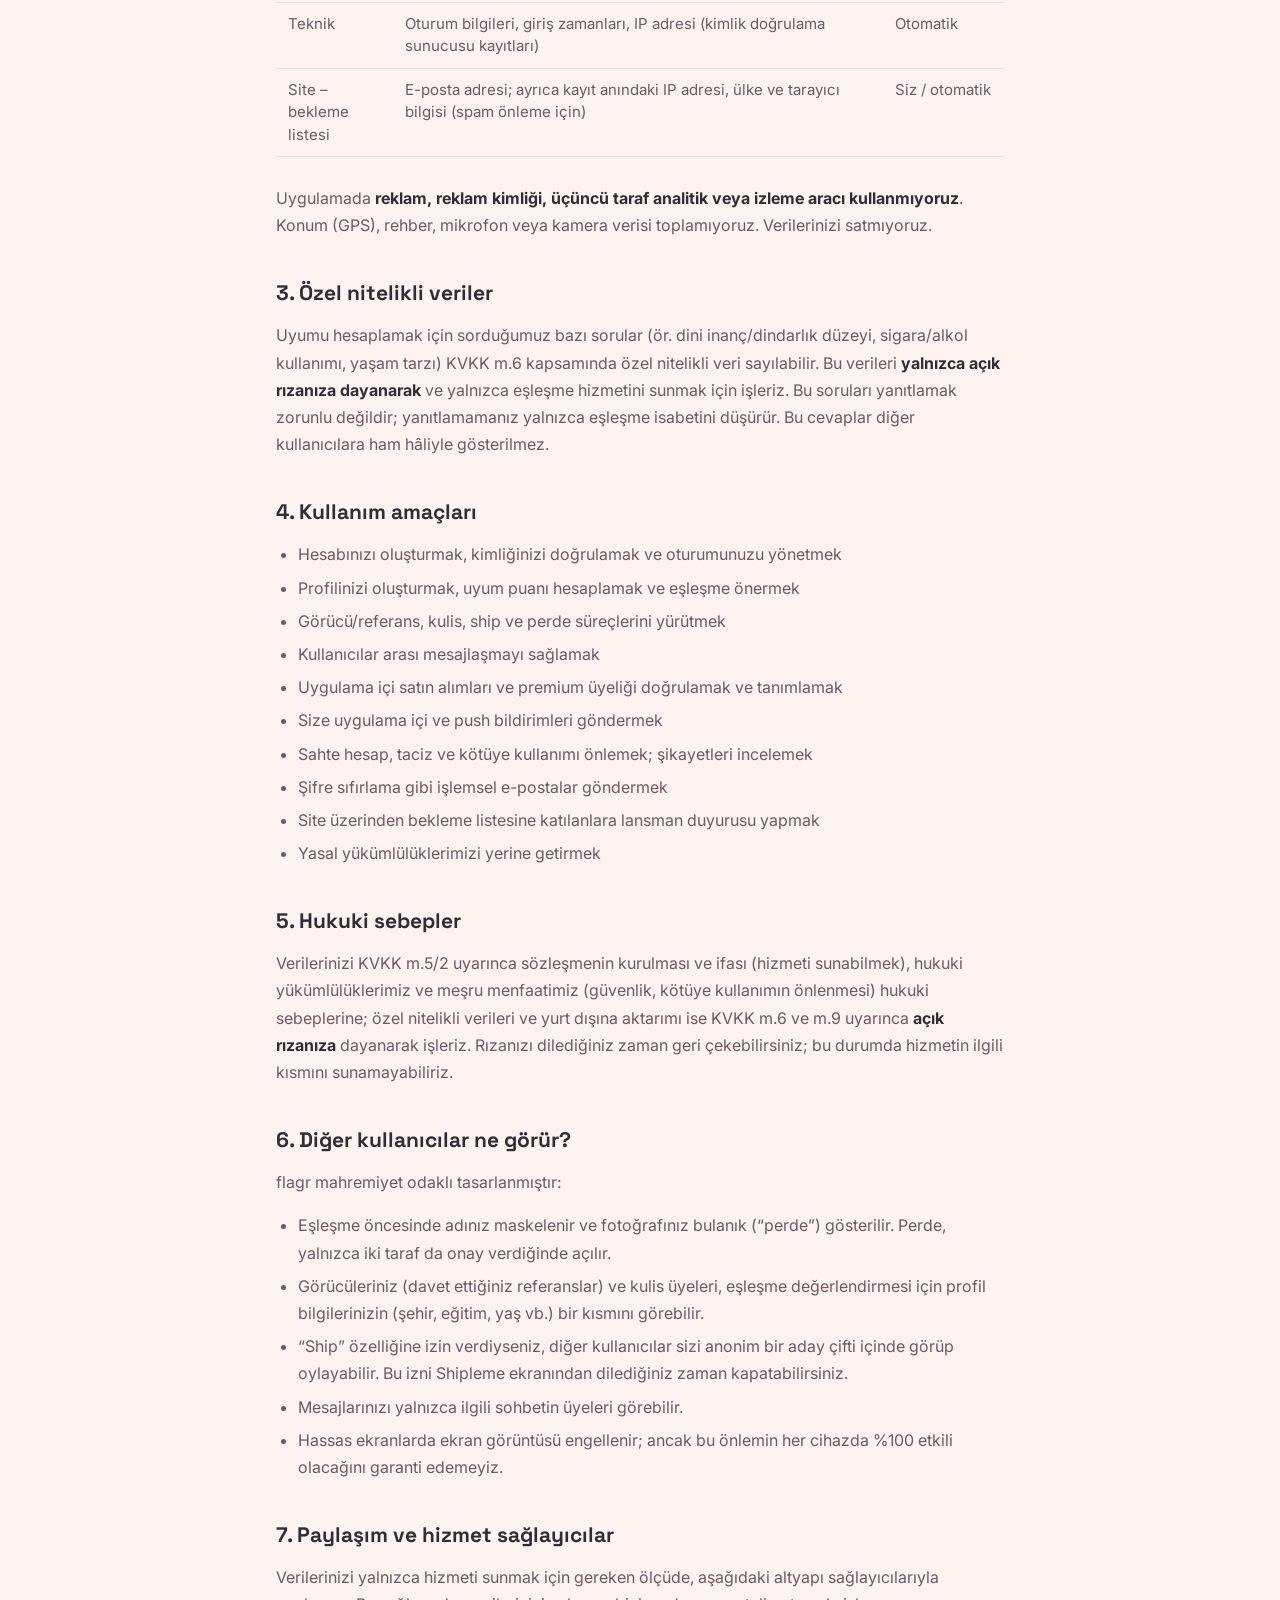
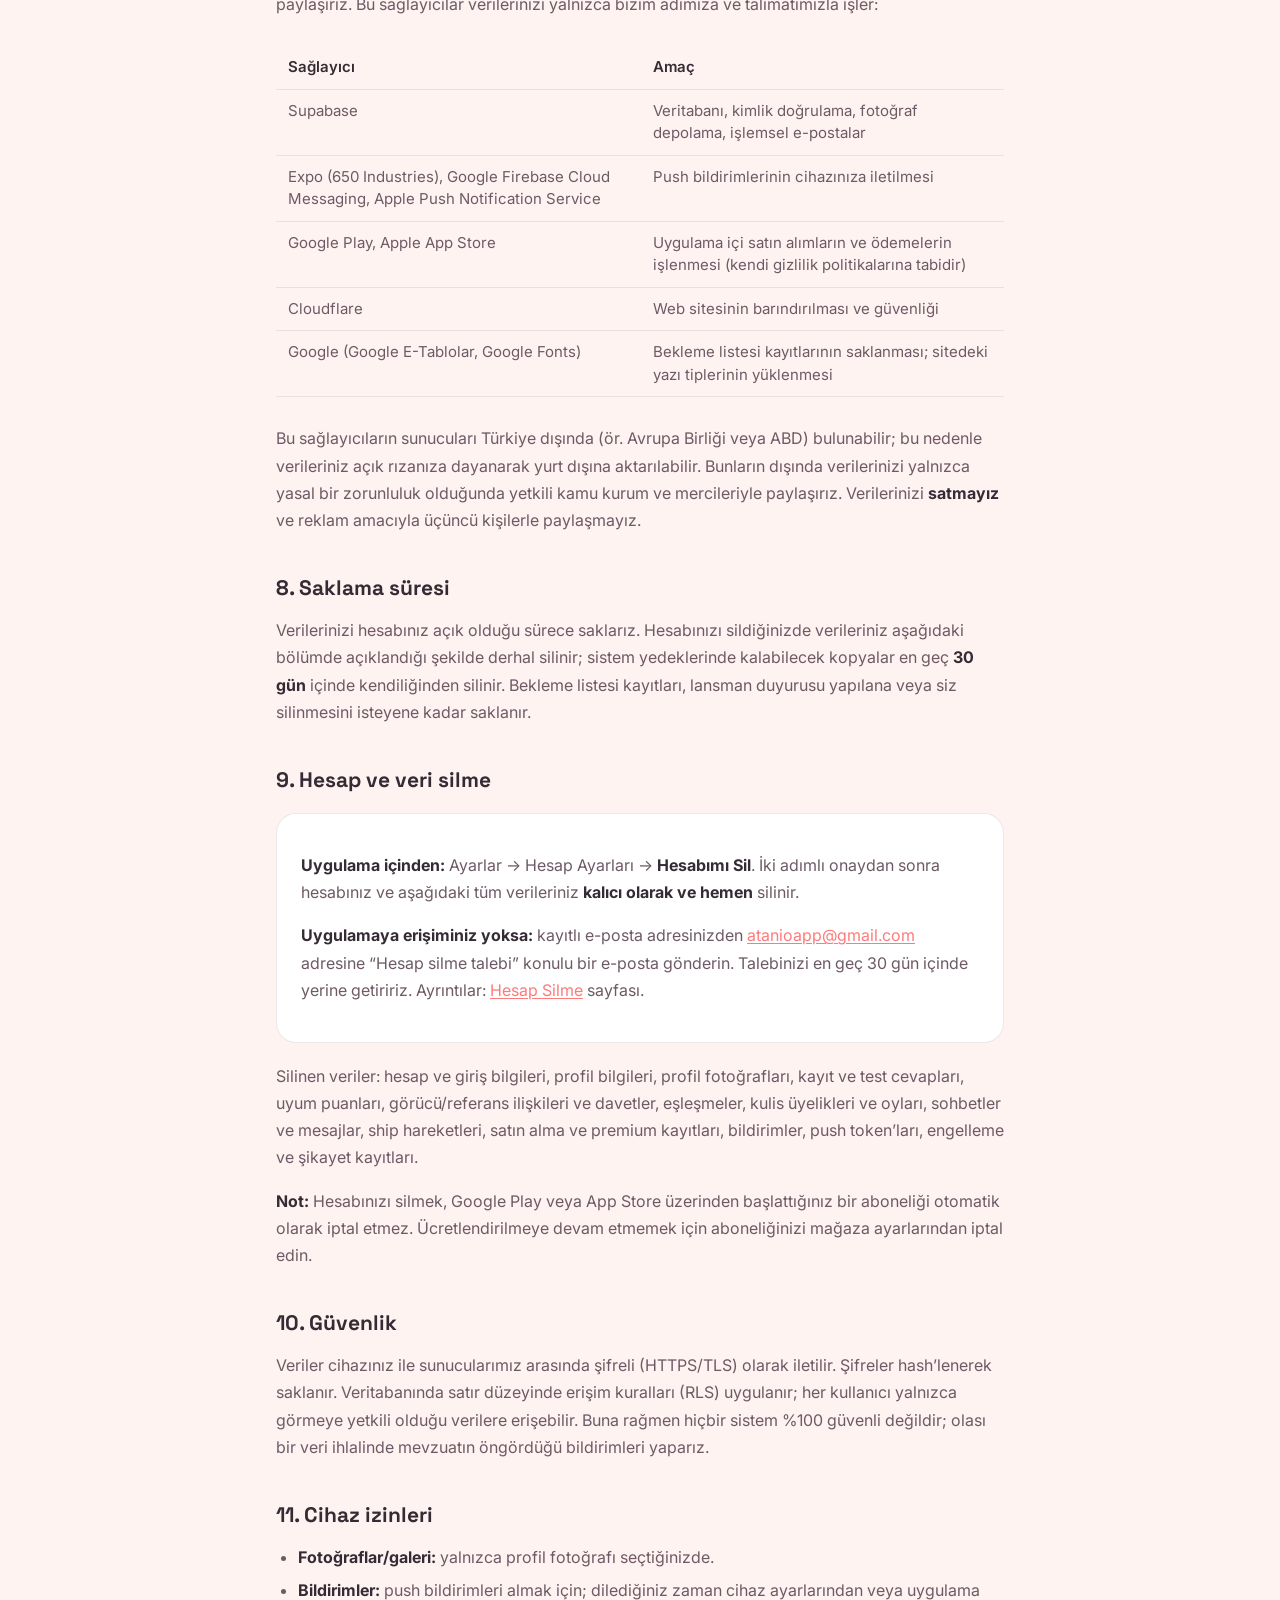
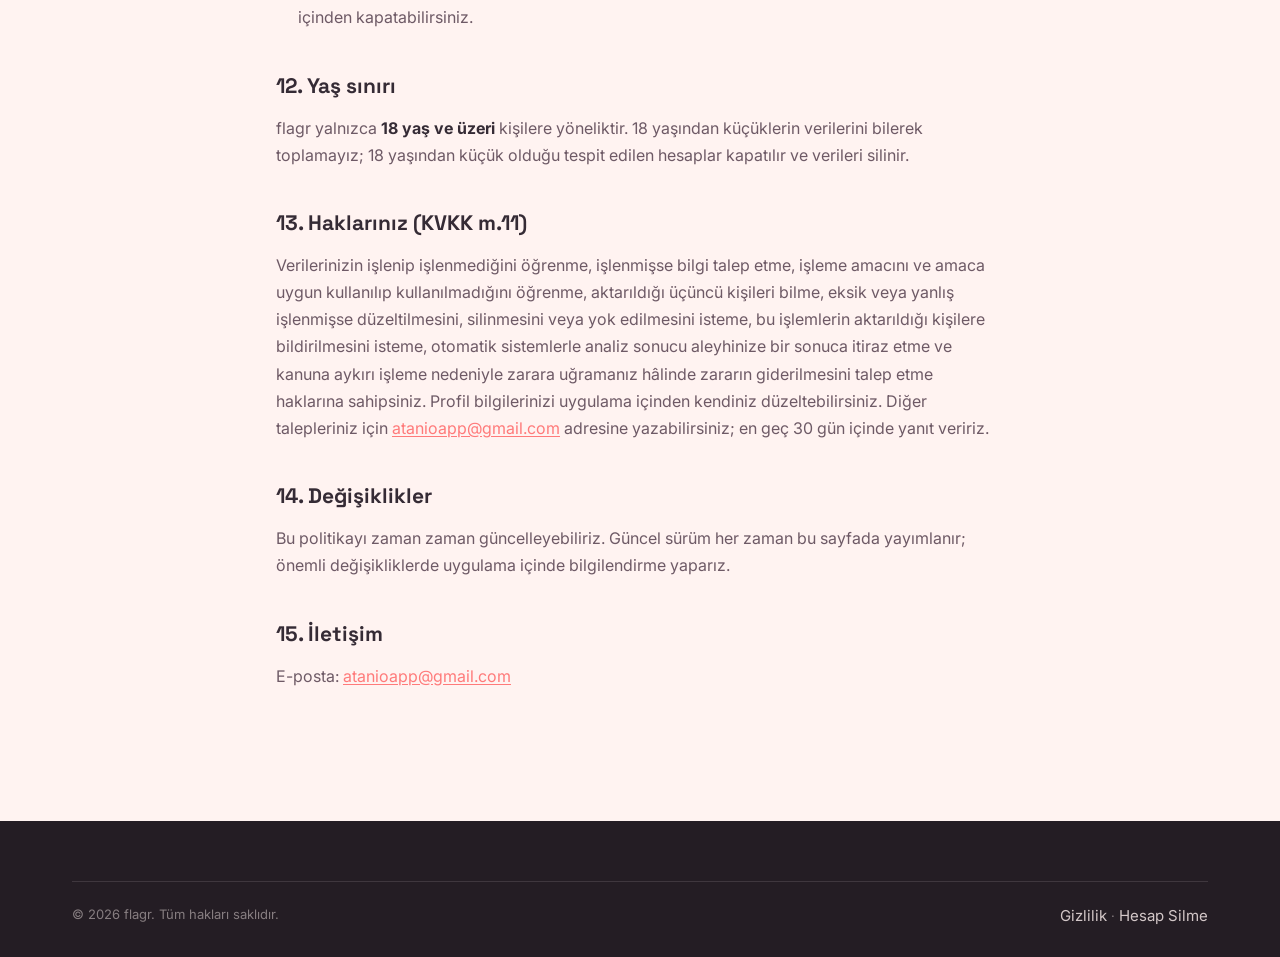
==== commit 2813723c: "Gizlilik politikasina satin alma verileri ve abonelik iptali notu Co-Authored-By: Claude Opus 5.5 <n" ====
--- a/gizlilik.html
+++ b/gizlilik.html
@@ -71,6 +71,7 @@
           <tr><td>Uygulama içi etkileşim</td><td>Görücü/referans ilişkileri ve davetler, kulis oyları, eşleşme önerileri ve kararları, “ship” (beğen/geç) hareketleri, perde açma talepleri</td><td>Siz / diğer kullanıcılar</td></tr>
           <tr><td>Mesajlar</td><td>Sohbetlerde gönderdiğiniz mesajlar ve okundu bilgisi</td><td>Siz</td></tr>
           <tr><td>Güvenlik</td><td>Engellediğiniz kullanıcılar, yaptığınız ve hakkınızda yapılan şikayetler</td><td>Siz / diğer kullanıcılar</td></tr>
+          <tr><td>Satın alma</td><td>Satın aldığınız ürün/abonelik, tutar, platform, tarih ve mağazanın verdiği satın alma doğrulama bilgisi. <strong>Kart ve ödeme bilgileriniz bize ulaşmaz</strong>; ödemeyi Google Play veya App Store işler.</td><td>Siz / mağaza</td></tr>
           <tr><td>Bildirim</td><td>Push bildirim token’ı, bildirim tercihleri, uygulama içi bildirimler</td><td>Cihazınız / siz</td></tr>
           <tr><td>Teknik</td><td>Oturum bilgileri, giriş zamanları, IP adresi (kimlik doğrulama sunucusu kayıtları)</td><td>Otomatik</td></tr>
           <tr><td>Site – bekleme listesi</td><td>E-posta adresi; ayrıca kayıt anındaki IP adresi, ülke ve tarayıcı bilgisi (spam önleme için)</td><td>Siz / otomatik</td></tr>
@@ -88,6 +89,7 @@
       <li>Profilinizi oluşturmak, uyum puanı hesaplamak ve eşleşme önermek</li>
       <li>Görücü/referans, kulis, ship ve perde süreçlerini yürütmek</li>
       <li>Kullanıcılar arası mesajlaşmayı sağlamak</li>
+      <li>Uygulama içi satın alımları ve premium üyeliği doğrulamak ve tanımlamak</li>
       <li>Size uygulama içi ve push bildirimleri göndermek</li>
       <li>Sahte hesap, taciz ve kötüye kullanımı önlemek; şikayetleri incelemek</li>
       <li>Şifre sıfırlama gibi işlemsel e-postalar göndermek</li>
@@ -116,6 +118,7 @@
         <tbody>
           <tr><td>Supabase</td><td>Veritabanı, kimlik doğrulama, fotoğraf depolama, işlemsel e-postalar</td></tr>
           <tr><td>Expo (650 Industries), Google Firebase Cloud Messaging, Apple Push Notification Service</td><td>Push bildirimlerinin cihazınıza iletilmesi</td></tr>
+          <tr><td>Google Play, Apple App Store</td><td>Uygulama içi satın alımların ve ödemelerin işlenmesi (kendi gizlilik politikalarına tabidir)</td></tr>
           <tr><td>Cloudflare</td><td>Web sitesinin barındırılması ve güvenliği</td></tr>
           <tr><td>Google (Google E-Tablolar, Google Fonts)</td><td>Bekleme listesi kayıtlarının saklanması; sitedeki yazı tiplerinin yüklenmesi</td></tr>
         </tbody>
@@ -131,7 +134,8 @@
       <p><strong>Uygulama içinden:</strong> Ayarlar → Hesap Ayarları → <strong>Hesabımı Sil</strong>. İki adımlı onaydan sonra hesabınız ve aşağıdaki tüm verileriniz <strong>kalıcı olarak ve hemen</strong> silinir.</p>
       <p><strong>Uygulamaya erişiminiz yoksa:</strong> kayıtlı e-posta adresinizden <a href="mailto:atanioapp@gmail.com?subject=Hesap%20silme%20talebi">atanioapp@gmail.com</a> adresine “Hesap silme talebi” konulu bir e-posta gönderin. Talebinizi en geç 30 gün içinde yerine getiririz. Ayrıntılar: <a href="hesap-silme.html">Hesap Silme</a> sayfası.</p>
     </div>
-    <p>Silinen veriler: hesap ve giriş bilgileri, profil bilgileri, profil fotoğrafları, kayıt ve test cevapları, uyum puanları, görücü/referans ilişkileri ve davetler, eşleşmeler, kulis üyelikleri ve oyları, sohbetler ve mesajlar, ship hareketleri, bildirimler, push token’ları, engelleme ve şikayet kayıtları.</p>
+    <p>Silinen veriler: hesap ve giriş bilgileri, profil bilgileri, profil fotoğrafları, kayıt ve test cevapları, uyum puanları, görücü/referans ilişkileri ve davetler, eşleşmeler, kulis üyelikleri ve oyları, sohbetler ve mesajlar, ship hareketleri, satın alma ve premium kayıtları, bildirimler, push token’ları, engelleme ve şikayet kayıtları.</p>
+    <p><strong>Not:</strong> Hesabınızı silmek, Google Play veya App Store üzerinden başlattığınız bir aboneliği otomatik olarak iptal etmez. Ücretlendirilmeye devam etmemek için aboneliğinizi mağaza ayarlarından iptal edin.</p>
 
     <h2 id="guvenlik">10. Güvenlik</h2>
     <p>Veriler cihazınız ile sunucularımız arasında şifreli (HTTPS/TLS) olarak iletilir. Şifreler hash’lenerek saklanır. Veritabanında satır düzeyinde erişim kuralları (RLS) uygulanır; her kullanıcı yalnızca görmeye yetkili olduğu verilere erişebilir. Buna rağmen hiçbir sistem %100 güvenli değildir; olası bir veri ihlalinde mevzuatın öngördüğü bildirimleri yaparız.</p>
